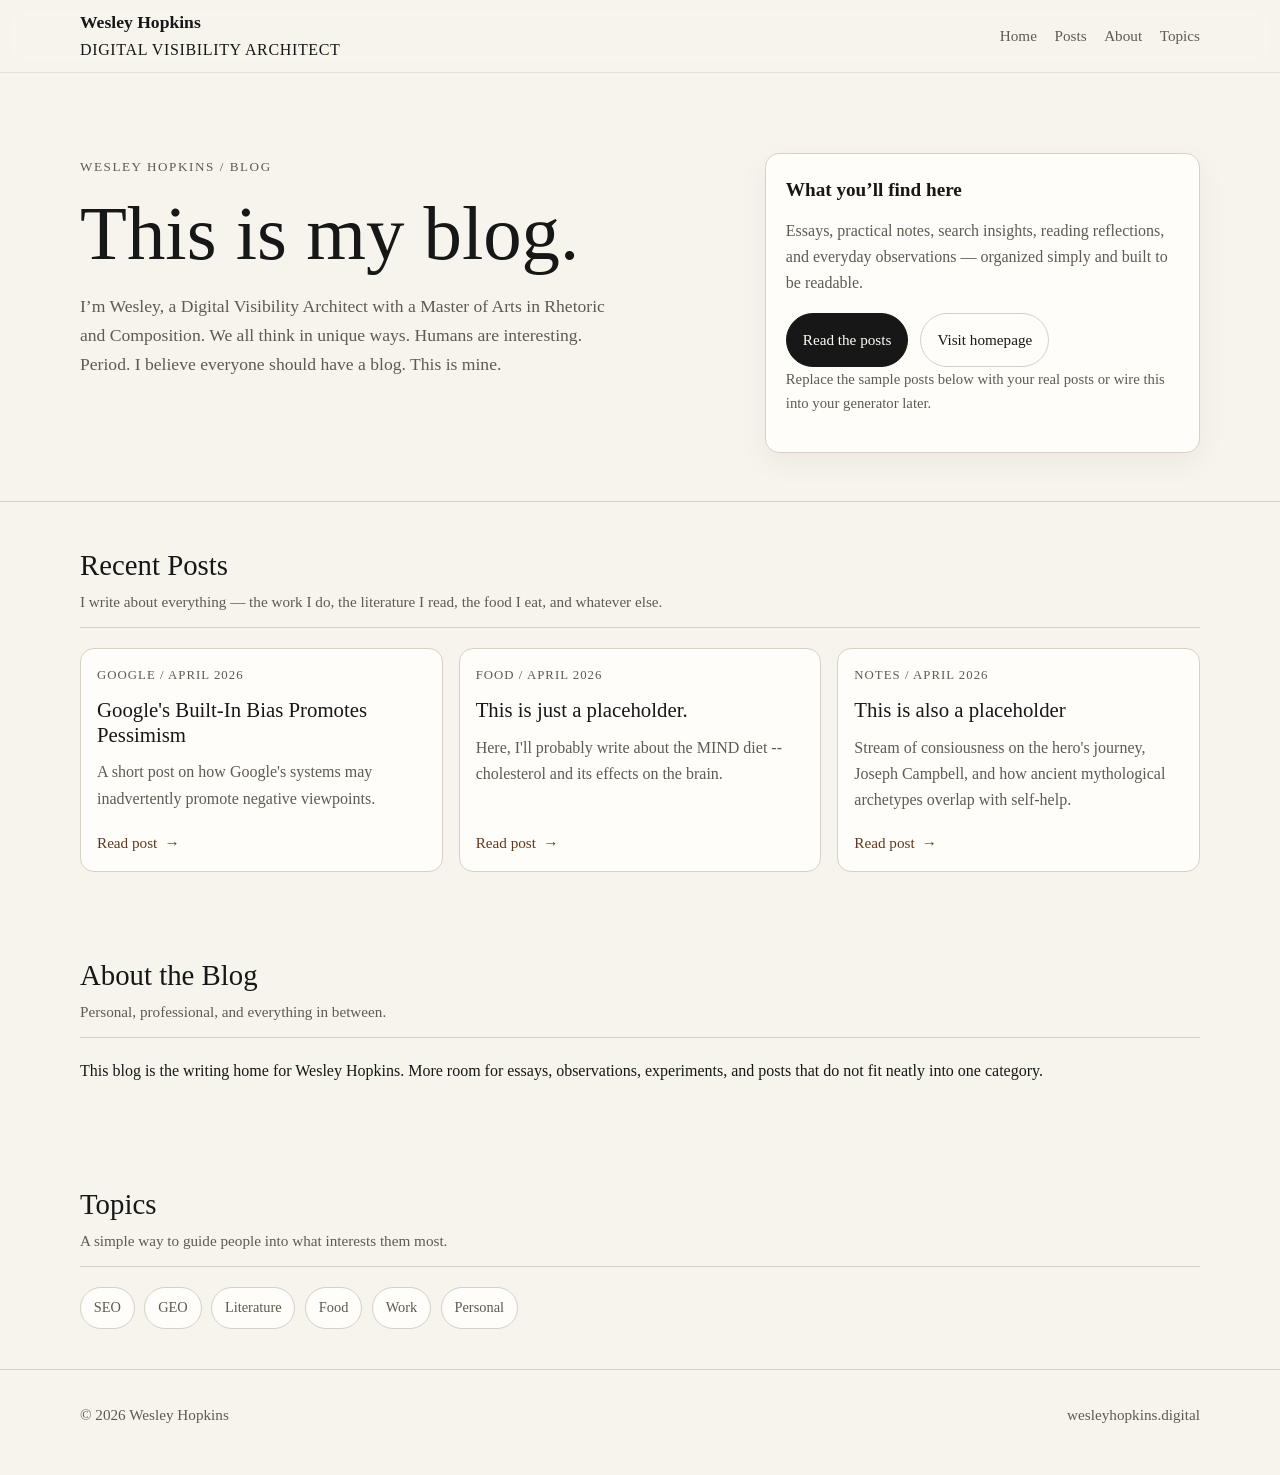
==== blog/index.html @ d227e7d9 "Update index.html" ====
<!DOCTYPE html>
<html lang="en">
<head>
  <meta charset="UTF-8" />
  <meta name="viewport" content="width=device-width, initial-scale=1.0" />
  <title>Wesley Hopkins Blog</title>
  <meta name="description" content="The blog of Wesley Hopkins — reflections on digital visibility, literature, food, work, and whatever else deserves a page." />
  <style>
    :root {
      --bg: #f7f4ee;
      --surface: #fffdf9;
      --surface-2: #efe8de;
      --text: #171717;
      --muted: #5f5a52;
      --line: #d8d0c4;
      --accent: #7a4b2c;
      --accent-dark: #5f3820;
      --max: 1120px;
      --radius: 14px;
      --shadow: 0 10px 30px rgba(0,0,0,.05);
    }
    * { box-sizing: border-box; }
    html { scroll-behavior: smooth; }
    body {
      margin: 0;
      font-family: Georgia, 'Times New Roman', serif;
      background: var(--bg);
      color: var(--text);
      line-height: 1.65;
    }
    a { color: inherit; text-decoration: none; }
    img { max-width: 100%; display: block; }
    .container { width: min(calc(100% - 2rem), var(--max)); margin: 0 auto; }
    .site-header {
      position: sticky; top: 0; z-index: 10;
      backdrop-filter: blur(10px);
      background: rgba(247,244,238,.88);
      border-bottom: 1px solid rgba(23,23,23,.08);
    }
    .nav {
      display: flex; justify-content: space-between; align-items: center;
      min-height: 72px; gap: 1rem;
    }
    .brand { font-size: 1rem; letter-spacing: .04em; text-transform: uppercase; }
    .brand strong { display: block; font-size: 1.1rem; letter-spacing: 0; text-transform: none; }
    .nav-links { display: flex; gap: 1.1rem; flex-wrap: wrap; font-size: .95rem; color: var(--muted); }
    .nav-links a:hover { color: var(--text); }
    .hero {
      padding: 5rem 0 3rem;
      border-bottom: 1px solid var(--line);
    }
    .hero-grid {
      display: grid; grid-template-columns: 1.35fr .9fr; gap: 2rem; align-items: start;
    }
    .eyebrow {
      display: inline-block;
      font-size: .82rem; letter-spacing: .12em; text-transform: uppercase;
      color: var(--muted); margin-bottom: 1rem;
    }
    h1 {
      margin: 0 0 1rem; line-height: 1.05;
      font-size: clamp(2.4rem, 6vw, 5.2rem);
      font-weight: 500;
    }
    .lead {
      font-size: 1.1rem; color: var(--muted); max-width: 62ch;
    }
    .hero-card {
      background: var(--surface);
      border: 1px solid var(--line);
      border-radius: var(--radius);
      padding: 1.25rem;
      box-shadow: var(--shadow);
    }
    .hero-card h2 {
      margin: 0 0 .75rem; font-size: 1.2rem;
    }
    .hero-card p { margin: 0 0 1rem; color: var(--muted); }
    .button-row { display: flex; gap: .75rem; flex-wrap: wrap; }
    .btn {
      display: inline-flex; align-items: center; justify-content: center;
      border: 1px solid var(--text);
      padding: .85rem 1rem;
      border-radius: 999px;
      font-size: .95rem;
      transition: .2s ease;
      background: transparent;
    }
    .btn:hover { transform: translateY(-1px); }
    .btn.primary {
      background: var(--text); color: var(--surface); border-color: var(--text);
    }
    .btn.secondary {
      border-color: var(--line); background: var(--surface);
    }
    section { padding: 2.5rem 0; }
    .section-head {
      display: flex; justify-content: space-between; align-items: end; gap: 1rem;
      margin-bottom: 1.25rem; border-bottom: 1px solid var(--line); padding-bottom: .8rem;
    }
    .section-head h2 {
      margin: 0; font-size: 1.8rem; font-weight: 500;
    }
    .section-head p { margin: 0; color: var(--muted); font-size: .95rem; }
    .post-grid {
      display: grid; grid-template-columns: repeat(3, minmax(0, 1fr)); gap: 1rem;
    }
    .post-card {
      background: var(--surface);
      border: 1px solid var(--line);
      border-radius: var(--radius);
      padding: 1rem;
      display: flex; flex-direction: column;
      min-height: 100%;
      transition: .2s ease;
    }
    .post-card:hover {
      transform: translateY(-3px);
      box-shadow: var(--shadow);
      border-color: #c7bbab;
    }
    .meta {
      font-size: .8rem; text-transform: uppercase; letter-spacing: .08em;
      color: var(--muted); margin-bottom: .75rem;
    }
    .post-card h3 {
      margin: 0 0 .75rem; line-height: 1.18; font-size: 1.3rem; font-weight: 500;
    }
    .excerpt { color: var(--muted); margin: 0 0 1rem; flex: 1; }
    .readmore {
      display: inline-flex; align-items: center; gap: .45rem;
      font-size: .95rem; color: var(--accent-dark);
    }
    .readmore span { transition: transform .2s ease; }
    .post-card:hover .readmore span { transform: translateX(3px); }
    .topics {
      display: flex; gap: .6rem; flex-wrap: wrap;
    }
    .chip {
      border: 1px solid var(--line);
      padding: .5rem .8rem;
      border-radius: 999px;
      background: var(--surface);
      font-size: .9rem;
      color: var(--muted);
    }
    .newsletter {
      display: grid; grid-template-columns: 1fr auto; gap: 1rem;
      background: var(--surface);
      border: 1px solid var(--line);
      border-radius: var(--radius);
      padding: 1.25rem;
      align-items: center;
    }
    .newsletter p { margin: .35rem 0 0; color: var(--muted); }
    .site-footer {
      border-top: 1px solid var(--line);
      padding: 2rem 0 3rem;
      color: var(--muted);
      font-size: .95rem;
    }
    .footer-row {
      display: flex; justify-content: space-between; gap: 1rem; flex-wrap: wrap;
    }
    .utility-note {
      font-size: .92rem; color: var(--muted); margin-top: .75rem;
    }
    @media (max-width: 960px) {
      .hero-grid, .post-grid, .newsletter { grid-template-columns: 1fr; }
    }
    @media (max-width: 640px) {
      .nav { align-items: flex-start; padding: .9rem 0; }
      .nav-links { font-size: .9rem; }
      .hero { padding-top: 3.5rem; }
      .section-head { align-items: start; flex-direction: column; }
    }
  </style>
</head>
<body>
  <header class="site-header">
    <div class="container nav">
      <a class="brand" href="https://wesleyhopkins.digital" target="_blank" rel="noopener noreferrer">
        <strong>Wesley Hopkins</strong>
        Digital Visibility Architect
      </a>
      <nav class="nav-links" aria-label="Primary navigation">
        <a href="https://wesleyhopkins.digital" target="_blank" rel="noopener noreferrer">Home</a>
        <a href="#posts">Posts</a>
        <a href="#about">About</a>
        <a href="#topics">Topics</a>
      </nav>
    </div>
  </header>

  <main>
    <section class="hero">
      <div class="container hero-grid">
        <div>
          <span class="eyebrow">Wesley Hopkins / Blog</span>
          <h1>This is my blog.</h1>
          <p class="lead">I’m Wesley, a Digital Visibility Architect with a Master of Arts in Rhetoric and Composition. We all think in unique ways. Humans are interesting. Period. I believe everyone should have a blog. This is mine.</p>
        </div>
        <aside class="hero-card" aria-label="Blog overview">
          <h2>What you’ll find here</h2>
          <p>Essays, practical notes, search insights, reading reflections, and everyday observations — organized simply and built to be readable.</p>
          <div class="button-row">
            <a class="btn primary" href="#posts">Read the posts</a>
            <a class="btn secondary" href="https://wesleyhopkins.digital" target="_blank" rel="noopener noreferrer">Visit homepage</a>
          </div>
          <p class="utility-note">Replace the sample posts below with your real posts or wire this into your generator later.</p>
        </aside>
      </div>
    </section>

    <section id="posts">
      <div class="container">
        <div class="section-head">
          <div>
            <h2>Recent Posts</h2>
            <p>I write about everything — the work I do, the literature I read, the food I eat, and whatever else.</p>
          </div>
        </div>

        <div class="post-grid">
          <article class="post-card">
            <div class="meta">Google / April 2026</div>
            <h3><a href="/blog/post-slug-1/">Google's Built-In Bias Promotes Pessimism</a></h3>
            <p class="excerpt">A short post on how Google's systems may inadvertently promote negative viewpoints.</p>
            <a class="readmore" href="https://open.substack.com/pub/wesleyhopkins/p/googles-built-in-bias-promoting-pessimism">Read post <span>→</span></a>
          </article>

          <article class="post-card">
            <div class="meta">Food / April 2026</div>
            <h3><a href="/blog/post-slug-2/">This is just a placeholder.</a></h3>
            <p class="excerpt">Here, I'll probably write about the MIND diet -- cholesterol and its effects on the brain.</p>
            <a class="readmore" href="/blog/post-slug-2/">Read post <span>→</span></a>
          </article>
          
          <article class="post-card">
            <div class="meta">Notes / April 2026</div>
            <h3><a href="/blog/post-slug-3/">This is also a placeholder</a></h3>
            <p class="excerpt">Stream of consiousness on the hero's journey, Joseph Campbell, and how ancient mythological archetypes overlap with self-help.</p>
            <a class="readmore" href="/blog/post-slug-3/">Read post <span>→</span></a>
          </article>
        </div>
      </div>
    </section>

    <section id="about">
      <div class="container">
        <div class="section-head">
          <div>
            <h2>About the Blog</h2>
            <p>Personal, professional, and everything in between.</p>
          </div>
        </div>
        <p>This blog is the writing home for Wesley Hopkins. More room for essays, observations, experiments, and posts that do not fit neatly into one category.</p>
      </div>
    </section>

    <section id="topics">
      <div class="container">
        <div class="section-head">
          <div>
            <h2>Topics</h2>
            <p>A simple way to guide people into what interests them most.</p>
          </div>
        </div>
        <div class="topics">
          <a class="chip" href="/blog/tag/seo/">SEO</a>
          <a class="chip" href="/blog/tag/geo/">GEO</a>
          <a class="chip" href="/blog/tag/literature/">Literature</a>
          <a class="chip" href="/blog/tag/food/">Food</a>
          <a class="chip" href="/blog/tag/work/">Work</a>
          <a class="chip" href="/blog/tag/personal/">Personal</a>
        </div>
      </div>
    </section>
  </main>

  <footer class="site-footer">
    <div class="container footer-row">
      <div>© 2026 Wesley Hopkins</div>
      <div><a href="https://wesleyhopkins.digital" target="_blank" rel="noopener noreferrer">wesleyhopkins.digital</a></div>
    </div>
  </footer>
</body>
</html>
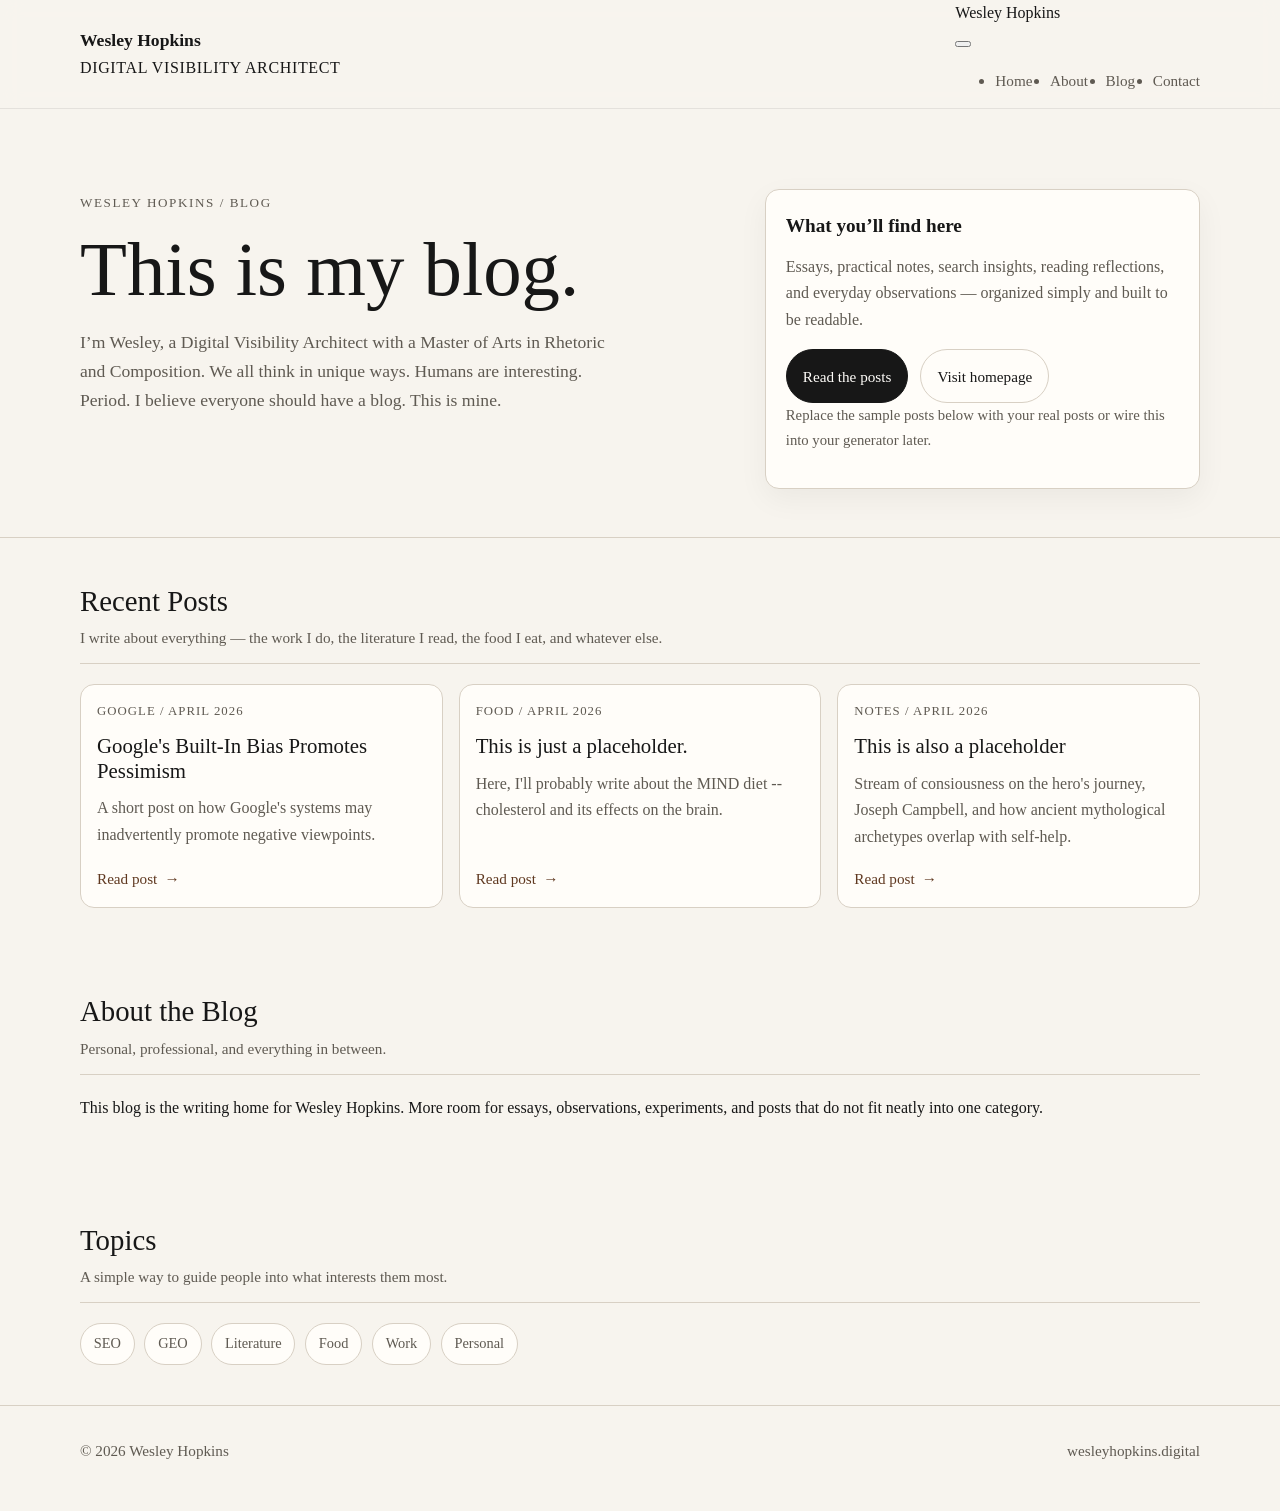
==== commit 20ddfc22: "Update index.html" ====
--- a/blog/index.html
+++ b/blog/index.html
@@ -184,12 +184,20 @@
         <strong>Wesley Hopkins</strong>
         Digital Visibility Architect
       </a>
-      <nav class="nav-links" aria-label="Primary navigation">
-        <a href="https://wesleyhopkins.digital" target="_blank" rel="noopener noreferrer">Home</a>
-        <a href="#posts">Posts</a>
-        <a href="#about">About</a>
-        <a href="#topics">Topics</a>
-      </nav>
+            <nav class="nav-container">
+                <div class="logo">Wesley Hopkins</div>
+
+                <button class="menu-toggle" aria-label="Toggle Menu" onclick="toggleMenu()">
+                    <i class="fa-solid fa-bars"></i>
+                </button>
+
+                <ul class="nav-links" id="navLinks">
+                    <li><a href="https://wesleyhopkins.digital">Home</a></li>
+                    <li><a href="about.html">About</a></li>
+                    <li><a href="/blog/index.html">Blog</a></li>
+                    <li><a href="contact.html">Contact</a></li>
+                </ul>
+            </nav>
     </div>
   </header>
 
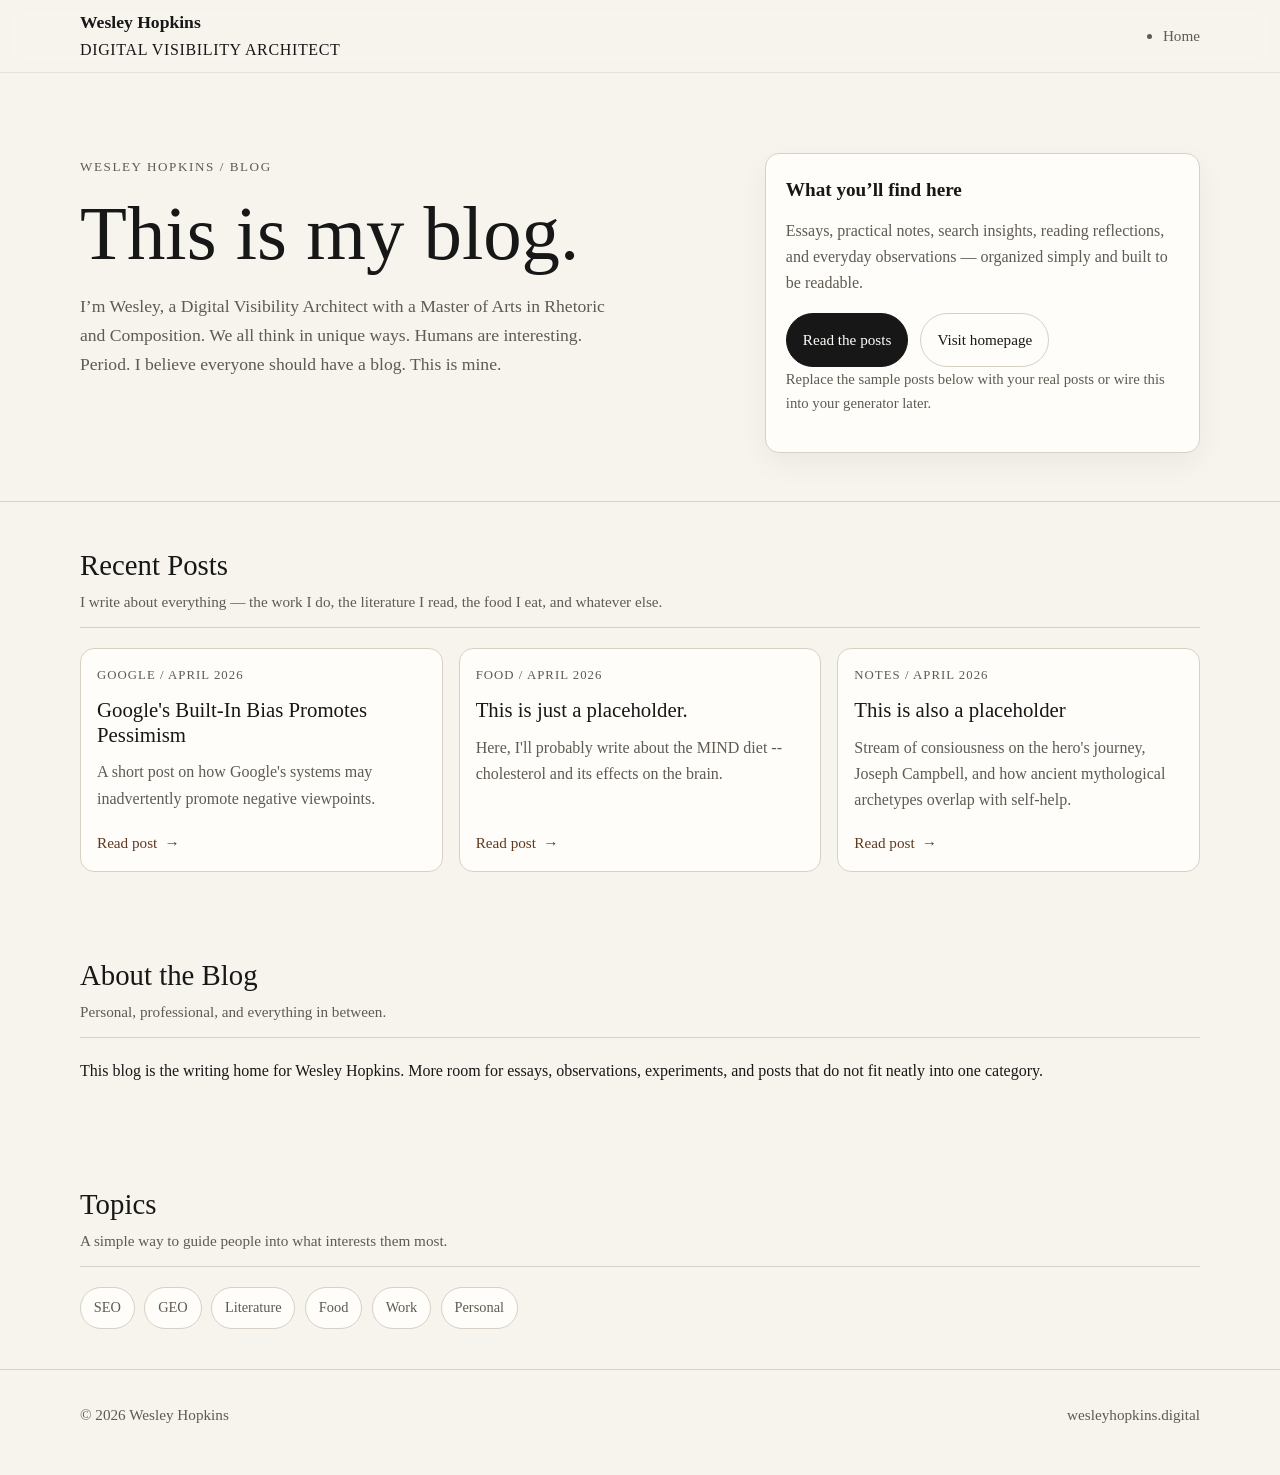
==== commit 130d5a8f: "Update navigation by removing logo and menu toggle Removed logo and menu toggle button from navigati" ====
--- a/blog/index.html
+++ b/blog/index.html
@@ -185,17 +185,9 @@
         Digital Visibility Architect
       </a>
             <nav class="nav-container">
-                <div class="logo">Wesley Hopkins</div>
-
-                <button class="menu-toggle" aria-label="Toggle Menu" onclick="toggleMenu()">
-                    <i class="fa-solid fa-bars"></i>
-                </button>
 
                 <ul class="nav-links" id="navLinks">
                     <li><a href="https://wesleyhopkins.digital">Home</a></li>
-                    <li><a href="about.html">About</a></li>
-                    <li><a href="/blog/index.html">Blog</a></li>
-                    <li><a href="contact.html">Contact</a></li>
                 </ul>
             </nav>
     </div>
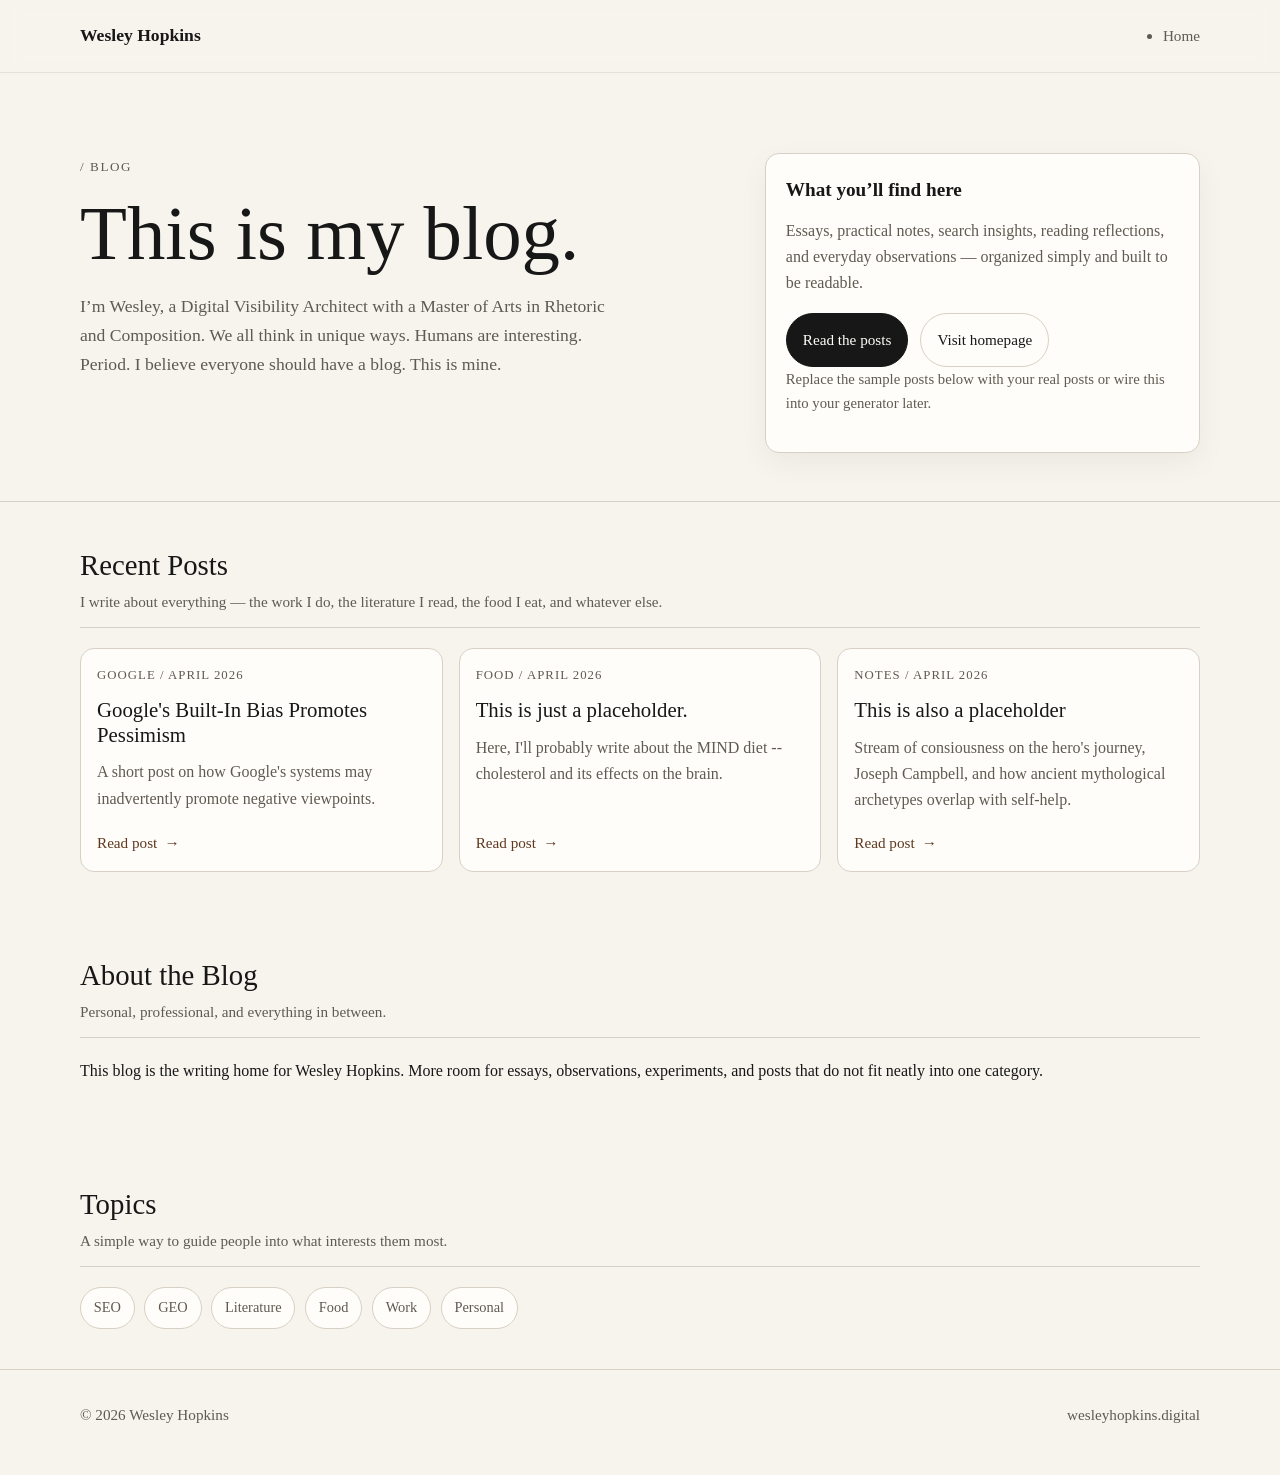
==== commit 88edb5a6: "Update index.html" ====
--- a/blog/index.html
+++ b/blog/index.html
@@ -182,7 +182,6 @@
     <div class="container nav">
       <a class="brand" href="https://wesleyhopkins.digital" target="_blank" rel="noopener noreferrer">
         <strong>Wesley Hopkins</strong>
-        Digital Visibility Architect
       </a>
             <nav class="nav-container">
 
@@ -197,7 +196,7 @@
     <section class="hero">
       <div class="container hero-grid">
         <div>
-          <span class="eyebrow">Wesley Hopkins / Blog</span>
+          <span class="eyebrow"> / Blog</span>
           <h1>This is my blog.</h1>
           <p class="lead">I’m Wesley, a Digital Visibility Architect with a Master of Arts in Rhetoric and Composition. We all think in unique ways. Humans are interesting. Period. I believe everyone should have a blog. This is mine.</p>
         </div>
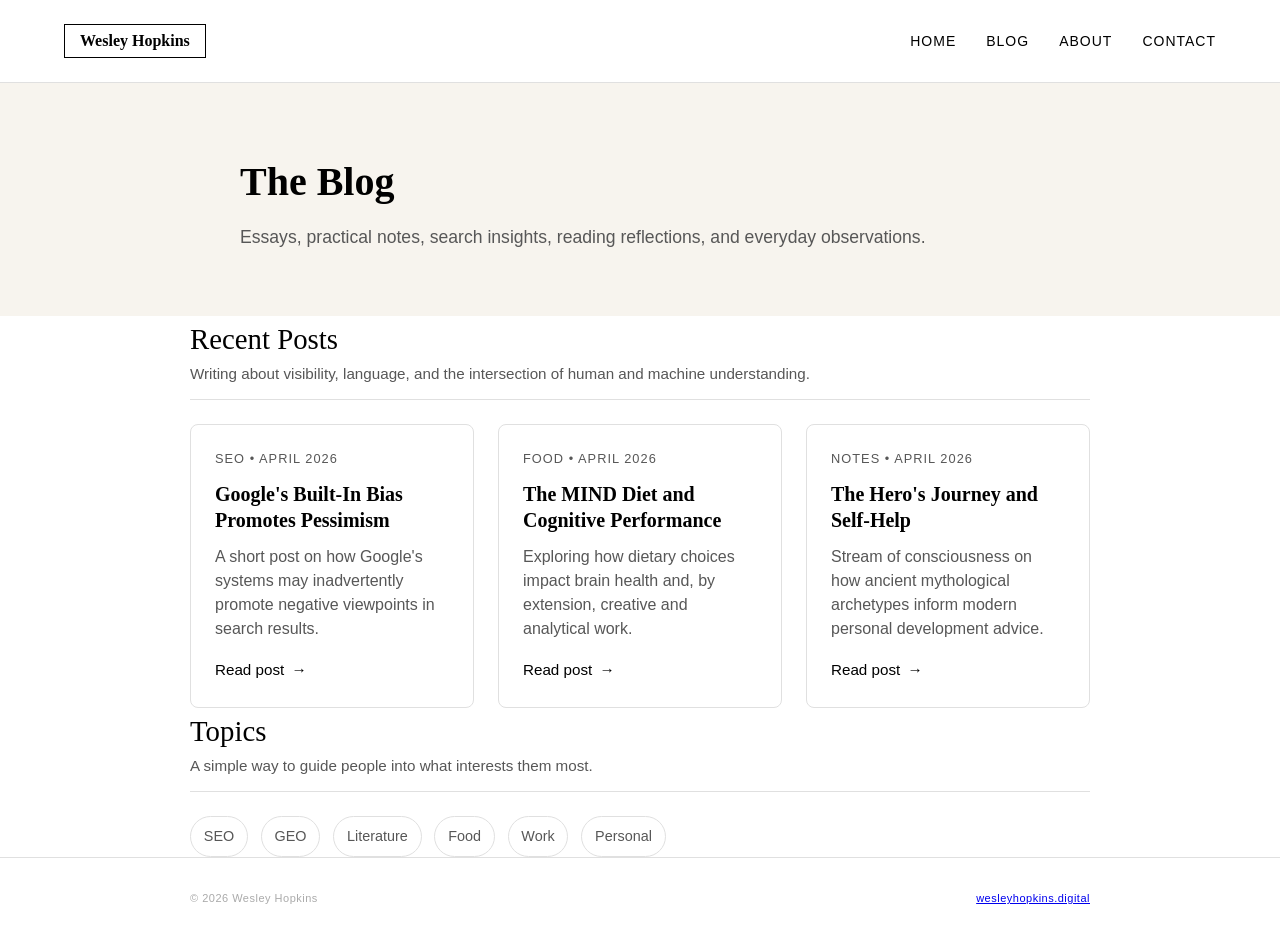
==== commit 8559773a: "Refactor blog page to match homepage design aesthetic - Unified design system: extracted common styl" ====
--- a/blog/index.html
+++ b/blog/index.html
@@ -1,288 +1,97 @@
-
 <!DOCTYPE html>
 <html lang="en">
 <head>
-  <meta charset="UTF-8" />
-  <meta name="viewport" content="width=device-width, initial-scale=1.0" />
-  <title>Wesley Hopkins Blog</title>
-  <meta name="description" content="The blog of Wesley Hopkins — reflections on digital visibility, literature, food, work, and whatever else deserves a page." />
-  <style>
-    :root {
-      --bg: #f7f4ee;
-      --surface: #fffdf9;
-      --surface-2: #efe8de;
-      --text: #171717;
-      --muted: #5f5a52;
-      --line: #d8d0c4;
-      --accent: #7a4b2c;
-      --accent-dark: #5f3820;
-      --max: 1120px;
-      --radius: 14px;
-      --shadow: 0 10px 30px rgba(0,0,0,.05);
-    }
-    * { box-sizing: border-box; }
-    html { scroll-behavior: smooth; }
-    body {
-      margin: 0;
-      font-family: Georgia, 'Times New Roman', serif;
-      background: var(--bg);
-      color: var(--text);
-      line-height: 1.65;
-    }
-    a { color: inherit; text-decoration: none; }
-    img { max-width: 100%; display: block; }
-    .container { width: min(calc(100% - 2rem), var(--max)); margin: 0 auto; }
-    .site-header {
-      position: sticky; top: 0; z-index: 10;
-      backdrop-filter: blur(10px);
-      background: rgba(247,244,238,.88);
-      border-bottom: 1px solid rgba(23,23,23,.08);
-    }
-    .nav {
-      display: flex; justify-content: space-between; align-items: center;
-      min-height: 72px; gap: 1rem;
-    }
-    .brand { font-size: 1rem; letter-spacing: .04em; text-transform: uppercase; }
-    .brand strong { display: block; font-size: 1.1rem; letter-spacing: 0; text-transform: none; }
-    .nav-links { display: flex; gap: 1.1rem; flex-wrap: wrap; font-size: .95rem; color: var(--muted); }
-    .nav-links a:hover { color: var(--text); }
-    .hero {
-      padding: 5rem 0 3rem;
-      border-bottom: 1px solid var(--line);
-    }
-    .hero-grid {
-      display: grid; grid-template-columns: 1.35fr .9fr; gap: 2rem; align-items: start;
-    }
-    .eyebrow {
-      display: inline-block;
-      font-size: .82rem; letter-spacing: .12em; text-transform: uppercase;
-      color: var(--muted); margin-bottom: 1rem;
-    }
-    h1 {
-      margin: 0 0 1rem; line-height: 1.05;
-      font-size: clamp(2.4rem, 6vw, 5.2rem);
-      font-weight: 500;
-    }
-    .lead {
-      font-size: 1.1rem; color: var(--muted); max-width: 62ch;
-    }
-    .hero-card {
-      background: var(--surface);
-      border: 1px solid var(--line);
-      border-radius: var(--radius);
-      padding: 1.25rem;
-      box-shadow: var(--shadow);
-    }
-    .hero-card h2 {
-      margin: 0 0 .75rem; font-size: 1.2rem;
-    }
-    .hero-card p { margin: 0 0 1rem; color: var(--muted); }
-    .button-row { display: flex; gap: .75rem; flex-wrap: wrap; }
-    .btn {
-      display: inline-flex; align-items: center; justify-content: center;
-      border: 1px solid var(--text);
-      padding: .85rem 1rem;
-      border-radius: 999px;
-      font-size: .95rem;
-      transition: .2s ease;
-      background: transparent;
-    }
-    .btn:hover { transform: translateY(-1px); }
-    .btn.primary {
-      background: var(--text); color: var(--surface); border-color: var(--text);
-    }
-    .btn.secondary {
-      border-color: var(--line); background: var(--surface);
-    }
-    section { padding: 2.5rem 0; }
-    .section-head {
-      display: flex; justify-content: space-between; align-items: end; gap: 1rem;
-      margin-bottom: 1.25rem; border-bottom: 1px solid var(--line); padding-bottom: .8rem;
-    }
-    .section-head h2 {
-      margin: 0; font-size: 1.8rem; font-weight: 500;
-    }
-    .section-head p { margin: 0; color: var(--muted); font-size: .95rem; }
-    .post-grid {
-      display: grid; grid-template-columns: repeat(3, minmax(0, 1fr)); gap: 1rem;
-    }
-    .post-card {
-      background: var(--surface);
-      border: 1px solid var(--line);
-      border-radius: var(--radius);
-      padding: 1rem;
-      display: flex; flex-direction: column;
-      min-height: 100%;
-      transition: .2s ease;
-    }
-    .post-card:hover {
-      transform: translateY(-3px);
-      box-shadow: var(--shadow);
-      border-color: #c7bbab;
-    }
-    .meta {
-      font-size: .8rem; text-transform: uppercase; letter-spacing: .08em;
-      color: var(--muted); margin-bottom: .75rem;
-    }
-    .post-card h3 {
-      margin: 0 0 .75rem; line-height: 1.18; font-size: 1.3rem; font-weight: 500;
-    }
-    .excerpt { color: var(--muted); margin: 0 0 1rem; flex: 1; }
-    .readmore {
-      display: inline-flex; align-items: center; gap: .45rem;
-      font-size: .95rem; color: var(--accent-dark);
-    }
-    .readmore span { transition: transform .2s ease; }
-    .post-card:hover .readmore span { transform: translateX(3px); }
-    .topics {
-      display: flex; gap: .6rem; flex-wrap: wrap;
-    }
-    .chip {
-      border: 1px solid var(--line);
-      padding: .5rem .8rem;
-      border-radius: 999px;
-      background: var(--surface);
-      font-size: .9rem;
-      color: var(--muted);
-    }
-    .newsletter {
-      display: grid; grid-template-columns: 1fr auto; gap: 1rem;
-      background: var(--surface);
-      border: 1px solid var(--line);
-      border-radius: var(--radius);
-      padding: 1.25rem;
-      align-items: center;
-    }
-    .newsletter p { margin: .35rem 0 0; color: var(--muted); }
-    .site-footer {
-      border-top: 1px solid var(--line);
-      padding: 2rem 0 3rem;
-      color: var(--muted);
-      font-size: .95rem;
-    }
-    .footer-row {
-      display: flex; justify-content: space-between; gap: 1rem; flex-wrap: wrap;
-    }
-    .utility-note {
-      font-size: .92rem; color: var(--muted); margin-top: .75rem;
-    }
-    @media (max-width: 960px) {
-      .hero-grid, .post-grid, .newsletter { grid-template-columns: 1fr; }
-    }
-    @media (max-width: 640px) {
-      .nav { align-items: flex-start; padding: .9rem 0; }
-      .nav-links { font-size: .9rem; }
-      .hero { padding-top: 3.5rem; }
-      .section-head { align-items: start; flex-direction: column; }
-    }
-  </style>
+    <link rel="stylesheet" href="https://cdnjs.cloudflare.com/ajax/libs/font-awesome/6.0.0/css/all.min.css">
+    <meta charset="utf-8"/>
+    <meta name="viewport" content="width=device-width, initial-scale=1"/>
+    <title>Blog | Wesley Hopkins</title>
+    <meta name="description" content="Reflections on SEO, GEO, literature, food, and the art of digital visibility from Wesley Hopkins, Digital Visibility Architect."/>
+    <link rel="stylesheet" href="../styles.css">
 </head>
-<body>
-  <header class="site-header">
-    <div class="container nav">
-      <a class="brand" href="https://wesleyhopkins.digital" target="_blank" rel="noopener noreferrer">
-        <strong>Wesley Hopkins</strong>
-      </a>
+<body class="x x-fonts-playfair-display">
+    <div class="layout">
+        <header class="header-section">
             <nav class="nav-container">
+                <div class="logo">Wesley Hopkins</div>
+
+                <button class="menu-toggle" aria-label="Toggle Menu" onclick="toggleMenu()">
+                    <i class="fa-solid fa-bars"></i>
+                </button>
 
                 <ul class="nav-links" id="navLinks">
-                    <li><a href="https://wesleyhopkins.digital">Home</a></li>
+                    <li><a href="../index.html">Home</a></li>
+                    <li><a href="index.html">Blog</a></li>
+                    <li><a href="../about.html">About</a></li>
+                    <li><a href="../contact.html">Contact</a></li>
                 </ul>
             </nav>
+        </header>
+
+        <header class="blog-header">
+            <div class="container blog-hero">
+                <h1 class="blog-title">The Blog</h1>
+                <p class="blog-subtitle">Essays, practical notes, search insights, reading reflections, and everyday observations.</p>
+            </div>
+        </header>
+
+        <main class="content-section">
+            <div class="container">
+                <div class="section-head">
+                    <div>
+                        <h2>Recent Posts</h2>
+                        <p>Writing about visibility, language, and the intersection of human and machine understanding.</p>
+                    </div>
+                </div>
+
+                <div class="post-grid">
+                    <a href="post-slug-1/" class="post-card">
+                        <div class="meta">SEO • April 2026</div>
+                        <h3>Google's Built-In Bias Promotes Pessimism</h3>
+                        <p class="post-excerpt">A short post on how Google's systems may inadvertently promote negative viewpoints in search results.</p>
+                        <span class="read-more">Read post <span>→</span></span>
+                    </a>
+
+                    <a href="post-slug-2/" class="post-card">
+                        <div class="meta">Food • April 2026</div>
+                        <h3>The MIND Diet and Cognitive Performance</h3>
+                        <p class="post-excerpt">Exploring how dietary choices impact brain health and, by extension, creative and analytical work.</p>
+                        <span class="read-more">Read post <span>→</span></span>
+                    </a>
+
+                    <a href="post-slug-3/" class="post-card">
+                        <div class="meta">Notes • April 2026</div>
+                        <h3>The Hero's Journey and Self-Help</h3>
+                        <p class="post-excerpt">Stream of consciousness on how ancient mythological archetypes inform modern personal development advice.</p>
+                        <span class="read-more">Read post <span>→</span></span>
+                    </a>
+                </div>
+
+                <div class="section-head" id="topics">
+                    <div>
+                        <h2>Topics</h2>
+                        <p>A simple way to guide people into what interests them most.</p>
+                    </div>
+                </div>
+                
+                <div style="display: flex; gap: 0.8rem; flex-wrap: wrap;">
+                    <a href="tag/seo/" class="chip">SEO</a>
+                    <a href="tag/geo/" class="chip">GEO</a>
+                    <a href="tag/literature/" class="chip">Literature</a>
+                    <a href="tag/food/" class="chip">Food</a>
+                    <a href="tag/work/" class="chip">Work</a>
+                    <a href="tag/personal/" class="chip">Personal</a>
+                </div>
+            </div>
+        </main>
+
+        <footer class="blog-footer">
+            <div class="container footer-row">
+                <div>© 2026 Wesley Hopkins</div>
+                <div><a href="../">wesleyhopkins.digital</a></div>
+            </div>
+        </footer>
     </div>
-  </header>
 
-  <main>
-    <section class="hero">
-      <div class="container hero-grid">
-        <div>
-          <span class="eyebrow"> / Blog</span>
-          <h1>This is my blog.</h1>
-          <p class="lead">I’m Wesley, a Digital Visibility Architect with a Master of Arts in Rhetoric and Composition. We all think in unique ways. Humans are interesting. Period. I believe everyone should have a blog. This is mine.</p>
-        </div>
-        <aside class="hero-card" aria-label="Blog overview">
-          <h2>What you’ll find here</h2>
-          <p>Essays, practical notes, search insights, reading reflections, and everyday observations — organized simply and built to be readable.</p>
-          <div class="button-row">
-            <a class="btn primary" href="#posts">Read the posts</a>
-            <a class="btn secondary" href="https://wesleyhopkins.digital" target="_blank" rel="noopener noreferrer">Visit homepage</a>
-          </div>
-          <p class="utility-note">Replace the sample posts below with your real posts or wire this into your generator later.</p>
-        </aside>
-      </div>
-    </section>
-
-    <section id="posts">
-      <div class="container">
-        <div class="section-head">
-          <div>
-            <h2>Recent Posts</h2>
-            <p>I write about everything — the work I do, the literature I read, the food I eat, and whatever else.</p>
-          </div>
-        </div>
-
-        <div class="post-grid">
-          <article class="post-card">
-            <div class="meta">Google / April 2026</div>
-            <h3><a href="/blog/post-slug-1/">Google's Built-In Bias Promotes Pessimism</a></h3>
-            <p class="excerpt">A short post on how Google's systems may inadvertently promote negative viewpoints.</p>
-            <a class="readmore" href="https://open.substack.com/pub/wesleyhopkins/p/googles-built-in-bias-promoting-pessimism">Read post <span>→</span></a>
-          </article>
-
-          <article class="post-card">
-            <div class="meta">Food / April 2026</div>
-            <h3><a href="/blog/post-slug-2/">This is just a placeholder.</a></h3>
-            <p class="excerpt">Here, I'll probably write about the MIND diet -- cholesterol and its effects on the brain.</p>
-            <a class="readmore" href="/blog/post-slug-2/">Read post <span>→</span></a>
-          </article>
-          
-          <article class="post-card">
-            <div class="meta">Notes / April 2026</div>
-            <h3><a href="/blog/post-slug-3/">This is also a placeholder</a></h3>
-            <p class="excerpt">Stream of consiousness on the hero's journey, Joseph Campbell, and how ancient mythological archetypes overlap with self-help.</p>
-            <a class="readmore" href="/blog/post-slug-3/">Read post <span>→</span></a>
-          </article>
-        </div>
-      </div>
-    </section>
-
-    <section id="about">
-      <div class="container">
-        <div class="section-head">
-          <div>
-            <h2>About the Blog</h2>
-            <p>Personal, professional, and everything in between.</p>
-          </div>
-        </div>
-        <p>This blog is the writing home for Wesley Hopkins. More room for essays, observations, experiments, and posts that do not fit neatly into one category.</p>
-      </div>
-    </section>
-
-    <section id="topics">
-      <div class="container">
-        <div class="section-head">
-          <div>
-            <h2>Topics</h2>
-            <p>A simple way to guide people into what interests them most.</p>
-          </div>
-        </div>
-        <div class="topics">
-          <a class="chip" href="/blog/tag/seo/">SEO</a>
-          <a class="chip" href="/blog/tag/geo/">GEO</a>
-          <a class="chip" href="/blog/tag/literature/">Literature</a>
-          <a class="chip" href="/blog/tag/food/">Food</a>
-          <a class="chip" href="/blog/tag/work/">Work</a>
-          <a class="chip" href="/blog/tag/personal/">Personal</a>
-        </div>
-      </div>
-    </section>
-  </main>
-
-  <footer class="site-footer">
-    <div class="container footer-row">
-      <div>© 2026 Wesley Hopkins</div>
-      <div><a href="https://wesleyhopkins.digital" target="_blank" rel="noopener noreferrer">wesleyhopkins.digital</a></div>
-    </div>
-  </footer>
+    <script src="../script.js"></script>
 </body>
-</html>
+</html>
--- a/styles.css
+++ b/styles.css
@@ -0,0 +1,439 @@
+:root {
+    --primary-black: #000000;
+    --text-grey: #575757;
+    --bg-light: #ffffff;
+    --bg-off: #f7f4ee;
+    --border-grey: #e0e0e0;
+    --font-main: 'Open Sans', sans-serif;
+    --font-heading: 'Playfair Display', serif;
+    --radius-sm: 4px;
+    --radius-md: 8px;
+    --radius-lg: 16px;
+}
+
+body {
+    margin: 0;
+    font-family: var(--font-main);
+    color: var(--primary-black);
+    line-height: 1.6;
+    overflow-x: hidden;
+}
+
+/* --- NAVIGATION SYSTEM --- */
+
+.nav-container {
+    display: flex;
+    justify-content: space-between;
+    align-items: center;
+    padding: 24px 5%; 
+    position: relative;
+    background-color: var(--bg-light);
+    border-bottom: 1px solid var(--border-grey);
+}
+
+/* Boxed Logo (Neel-style) */
+.logo {
+    border: 1.5px solid var(--primary-black); 
+    padding: 8px 15px;
+    font-family: var(--font-heading);
+    font-weight: bold;
+    display: inline-block;
+    line-height: 1;
+    text-transform: none;
+    text-decoration: none;
+    color: var(--primary-black);
+}
+
+/* Desktop Navigation Links */
+.nav-links {
+    display: flex;
+    list-style: none;
+    gap: 30px;
+    margin: 0;
+    padding: 0;
+}
+
+.nav-links a {
+    text-decoration: none;
+    color: inherit;
+    text-transform: uppercase;
+    font-size: 14px;
+    letter-spacing: 1px;
+    transition: opacity 0.2s ease;
+}
+
+.nav-links a:hover {
+    opacity: 0.6;
+}
+
+/* Hamburger Toggle Styles */
+.menu-toggle {
+    display: none; /* Hidden on desktop */
+    background: none;
+    border: none;
+    font-size: 24px;
+    cursor: pointer;
+    color: var(--primary-black); 
+    padding: 5px;
+    transition: transform 0.2s ease;
+}
+
+.menu-toggle:active {
+    transform: scale(0.9); /* Subtle press effect */
+}
+
+/* Mobile Navigation Logic */
+@media (max-width: 768px) {
+    .menu-toggle {
+        display: block; 
+    }
+
+    .nav-links {
+        /* Layout */
+        display: flex; 
+        flex-direction: column;
+        position: absolute;
+        top: 100%; 
+        right: 5%;
+        background: var(--bg-light);
+        border: 1.5px solid var(--primary-black);
+        padding: 20px;
+        z-index: 100;
+        width: 180px;
+        gap: 15px;
+        box-shadow: 0 10px 30px rgba(0,0,0,0.1);
+
+        /* Animation State: Hidden */
+        opacity: 0;
+        visibility: hidden;
+        transform: translateY(-10px); 
+        transition: opacity 0.3s ease, transform 0.3s ease, visibility 0.3s;
+    }
+
+    /* Animation State: Visible (Triggered by JS) */
+    .nav-links.active {
+        opacity: 1;
+        visibility: visible;
+        transform: translateY(0); 
+    }
+    
+    .nav-links li {
+        margin: 0;
+        width: 100%;
+        text-align: right;
+    }
+}
+
+/* --- HERO & CONTENT SECTIONS --- */
+
+.hero-section {
+    padding: 40px 3%;
+    background-color: var(--bg-off);
+    text-align: center;
+}
+
+.hero-text h1 {
+    font-family: var(--font-heading);
+    font-size: 48px;
+    margin-bottom: 10px;
+    line-height: 1.2;
+}
+
+.tagline {
+    font-size: 1.2rem;
+    color: var(--text-grey);
+}
+
+.container {
+    max-width: 900px;
+    margin: 0 auto;
+    padding: 0 20px;
+}
+
+.bio-text {
+    font-size: 16px;
+    color: var(--text-grey);
+}
+
+.bio-text h1 {
+    font-size: 2.5rem;
+    margin-bottom: 20px;
+    color: var(--primary-black);
+    font-family: var(--font-heading);
+}
+
+.bio-text h3 {
+    margin-top: 35px;
+    margin-bottom: 15px;
+    color: #333;
+    font-family: var(--font-heading);
+    font-size: 1.4rem;
+}
+
+/* --- FLEXBOX BIO LAYOUT --- */
+
+.bio-flex-container {
+    display: flex;
+    align-items: flex-start;
+    gap: 50px;
+    margin-top: 40px;
+}
+
+.bio-image {
+    flex: 1;
+    max-width: 350px;
+}
+
+.bio-image img {
+    width: 100%;
+    height: auto;
+    border-radius: var(--radius-sm);
+    box-shadow: 0 4px 20px rgba(0,0,0,0.08);
+}
+
+.bio-text {
+    flex: 1.5;
+}
+
+@media (max-width: 768px) {
+    .bio-flex-container {
+        flex-direction: column;
+        align-items: center;
+        gap: 30px;
+    }
+    
+    .bio-image {
+        max-width: 100%;
+    }
+    
+    .bio-text {
+        text-align: left;
+    }
+}
+
+/* --- CREDENTIALS SIDEBAR --- */
+
+.credentials-sidebar {
+    margin-top: 30px;
+    padding: 25px;
+    background-color: var(--bg-off);
+    border-left: 3px solid var(--primary-black);
+    font-size: 0.9rem;
+}
+
+.credentials-sidebar h3 {
+    font-size: 0.85rem;
+    margin-bottom: 15px;
+    text-transform: uppercase;
+    letter-spacing: 1.5px;
+    color: #000;
+}
+
+.credentials-sidebar hr {
+    border: 0;
+    border-top: 1px solid #ddd;
+    margin: 20px 0;
+}
+
+/* --- LISTS & TYPOGRAPHY --- */
+
+ul {
+    list-style: none;
+    padding-left: 0;
+}
+
+.bio-text li {
+    margin-bottom: 15px;
+    padding-left: 25px;
+    position: relative;
+    line-height: 1.5;
+}
+
+.bio-text li::before {
+    content: "→";
+    position: absolute;
+    left: 0;
+    color: #888;
+}
+
+/* --- SOCIAL ICONS --- */
+
+.social-icons {
+    display: flex;
+    gap: 25px;
+    margin-top: 40px;
+}
+
+.social-icons a {
+    font-size: 1.4rem;
+    color: #444;
+    transition: transform 0.2s ease, color 0.2s ease;
+    text-decoration: none;
+}
+
+.social-icons a:hover {
+    color: var(--primary-black);
+    transform: translateY(-3px);
+}
+
+/* Brand Tones */
+.social-icons a[aria-label="LinkedIn"]:hover { color: #0077b5; }
+.social-icons a[aria-label="Instagram"]:hover { color: #e4405f; }
+.social-icons a[aria-label="Facebook"]:hover { color: #1877f2; }
+.social-icons a[aria-label*="X"]:hover { color: #000; }
+
+/* --- FOOTER --- */
+
+footer {
+    text-align: center;
+    padding: 60px 20px;
+    font-size: 11px;
+    color: #aaa;
+    letter-spacing: 0.5px;
+}
+
+/* --- BLOG-SPECIFIC STYLES (cohesive with main design) --- */
+
+.blog-header {
+    background: var(--bg-off);
+    padding: 3rem 0 2rem;
+}
+
+.blog-hero {
+    max-width: 800px;
+    margin: 0 auto;
+}
+
+.blog-title {
+    font-family: var(--font-heading);
+    font-size: 2.5rem;
+    margin-bottom: 1rem;
+    line-height: 1.2;
+}
+
+.blog-subtitle {
+    font-size: 1.1rem;
+    color: var(--text-grey);
+    margin-bottom: 2rem;
+}
+
+.section-head {
+    display: flex;
+    justify-content: space-between;
+    align-items: end;
+    gap: 1rem;
+    margin-bottom: 1.5rem;
+    border-bottom: 1px solid var(--border-grey);
+    padding-bottom: 0.8rem;
+}
+
+.section-head h2 {
+    margin: 0;
+    font-size: 1.8rem;
+    font-weight: 500;
+    font-family: var(--font-heading);
+}
+
+.section-head p {
+    margin: 0;
+    color: var(--text-grey);
+    font-size: 0.95rem;
+}
+
+.post-grid {
+    display: grid;
+    grid-template-columns: repeat(auto-fit, minmax(280px, 1fr));
+    gap: 1.5rem;
+}
+
+.post-card {
+    background: var(--bg-light);
+    border: 1px solid var(--border-grey);
+    border-radius: var(--radius-md);
+    padding: 1.5rem;
+    transition: all 0.2s ease;
+    text-decoration: none;
+    color: inherit;
+}
+
+.post-card:hover {
+    transform: translateY(-2px);
+    box-shadow: 0 4px 12px rgba(0,0,0,0.05);
+    border-color: #d8d0c4;
+}
+
+.post-card h3 {
+    margin: 0 0 0.75rem;
+    font-size: 1.25rem;
+    font-family: var(--font-heading);
+    line-height: 1.3;
+}
+
+.post-card .meta {
+    font-size: 0.8rem;
+    text-transform: uppercase;
+    letter-spacing: 0.08em;
+    color: var(--text-grey);
+    margin-bottom: 0.75rem;
+}
+
+.post-excerpt {
+    color: var(--text-grey);
+    margin: 0 0 1rem;
+    line-height: 1.5;
+}
+
+.read-more {
+    display: inline-flex;
+    align-items: center;
+    gap: 0.45rem;
+    font-size: 0.95rem;
+    color: var(--primary-black);
+    text-decoration: none;
+    transition: transform 0.2s ease;
+}
+
+.read-more:hover {
+    transform: translateX(3px);
+}
+
+.chip {
+    display: inline-block;
+    border: 1px solid var(--border-grey);
+    padding: 0.5rem 0.8rem;
+    border-radius: 999px;
+    background: var(--bg-light);
+    font-size: 0.9rem;
+    color: var(--text-grey);
+    text-decoration: none;
+    transition: all 0.2s ease;
+}
+
+.chip:hover {
+    background: var(--bg-off);
+    color: var(--primary-black);
+}
+
+.blog-footer {
+    border-top: 1px solid var(--border-grey);
+    padding: 2rem 0 1.5rem;
+}
+
+.blog-footer .footer-row {
+    display: flex;
+    justify-content: space-between;
+    gap: 1rem;
+    flex-wrap: wrap;
+}
+
+/* Responsive adjustments */
+@media (max-width: 768px) {
+    .blog-title {
+        font-size: 2rem;
+    }
+    
+    .section-head {
+        flex-direction: column;
+        align-items: start;
+    }
+}
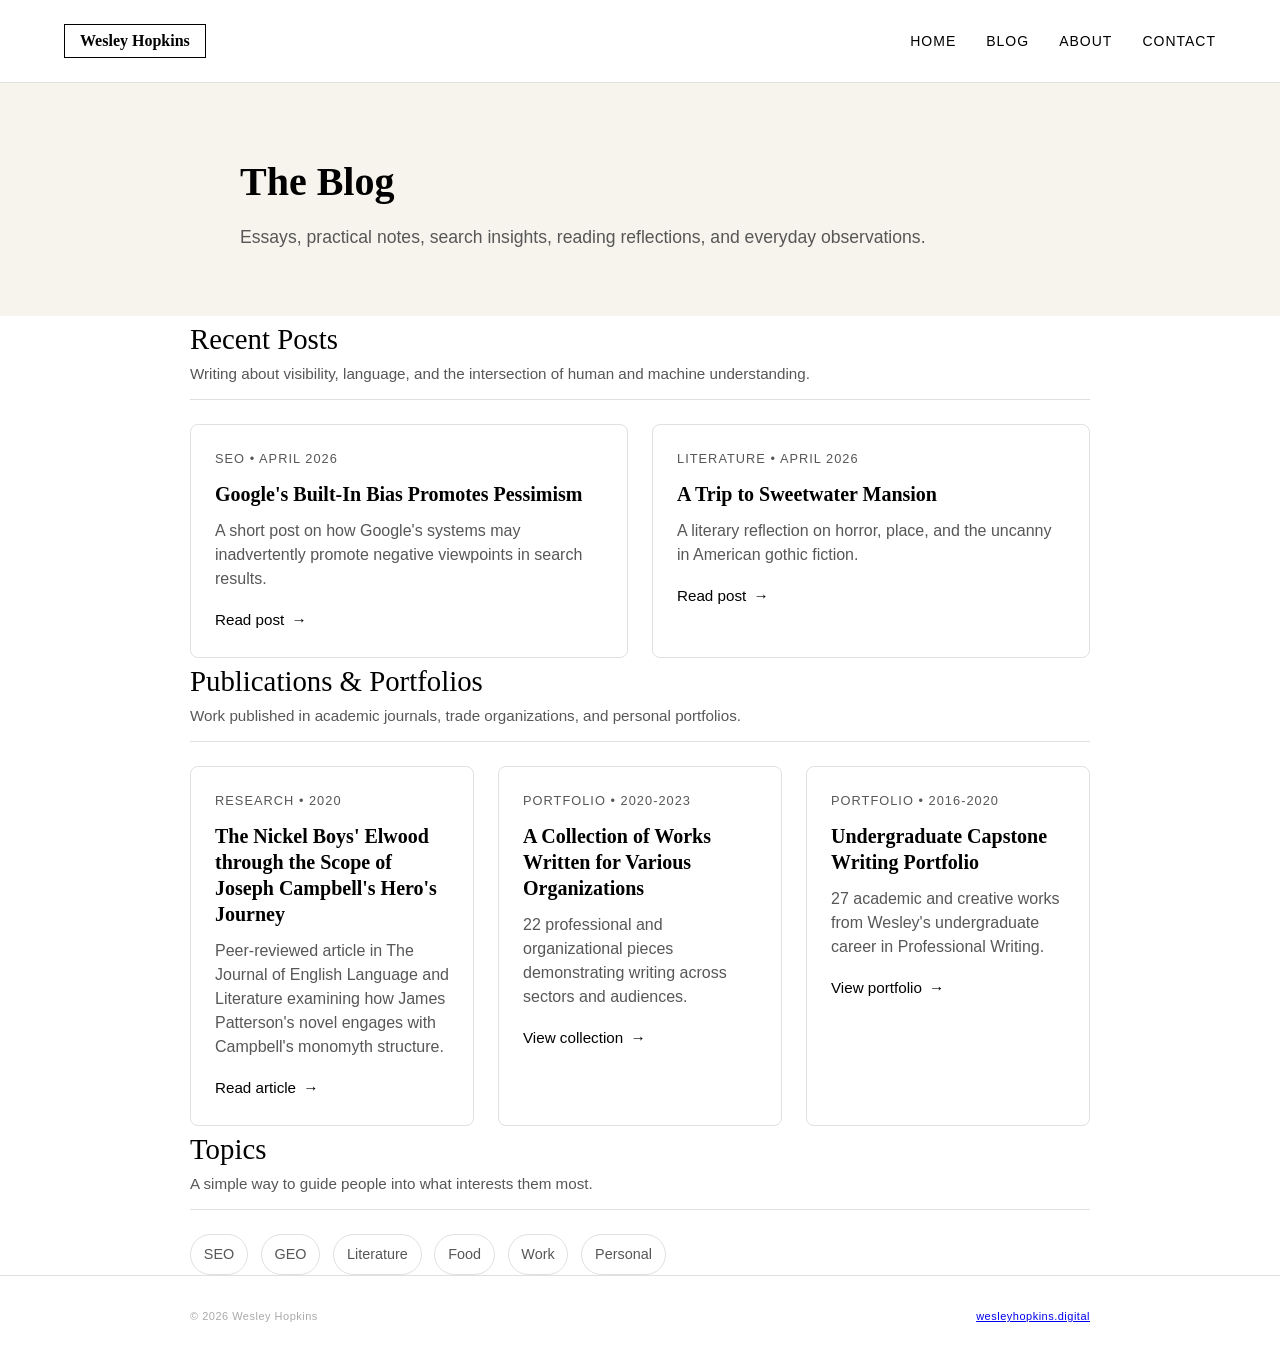
==== commit 872c66ce: "Update blog page with correct post links, new content, and publications section - Fixed first post l" ====
--- a/blog/index.html
+++ b/blog/index.html
@@ -44,25 +44,48 @@
                 </div>
 
                 <div class="post-grid">
-                    <a href="post-slug-1/" class="post-card">
+                    <a href="https://wesleyhopkins.substack.com/p/googles-built-in-bias-promoting-pessimism" class="post-card" target="_blank" rel="noopener noreferrer">
                         <div class="meta">SEO • April 2026</div>
                         <h3>Google's Built-In Bias Promotes Pessimism</h3>
                         <p class="post-excerpt">A short post on how Google's systems may inadvertently promote negative viewpoints in search results.</p>
                         <span class="read-more">Read post <span>→</span></span>
                     </a>
 
-                    <a href="post-slug-2/" class="post-card">
-                        <div class="meta">Food • April 2026</div>
-                        <h3>The MIND Diet and Cognitive Performance</h3>
-                        <p class="post-excerpt">Exploring how dietary choices impact brain health and, by extension, creative and analytical work.</p>
+                    <a href="https://vocal.media/horror/a-trip-to-sweetwater-mansion" class="post-card" target="_blank" rel="noopener noreferrer">
+                        <div class="meta">Literature • April 2026</div>
+                        <h3>A Trip to Sweetwater Mansion</h3>
+                        <p class="post-excerpt">A literary reflection on horror, place, and the uncanny in American gothic fiction.</p>
                         <span class="read-more">Read post <span>→</span></span>
                     </a>
+                </div>
 
-                    <a href="post-slug-3/" class="post-card">
-                        <div class="meta">Notes • April 2026</div>
-                        <h3>The Hero's Journey and Self-Help</h3>
-                        <p class="post-excerpt">Stream of consciousness on how ancient mythological archetypes inform modern personal development advice.</p>
-                        <span class="read-more">Read post <span>→</span></span>
+                <div class="section-head" id="publications">
+                    <div>
+                        <h2>Publications & Portfolios</h2>
+                        <p>Work published in academic journals, trade organizations, and personal portfolios.</p>
+                    </div>
+                </div>
+
+                <div class="post-grid">
+                    <a href="https://doi.org/10.17722/jell.v13i2.429" class="post-card" target="_blank" rel="noopener noreferrer">
+                        <div class="meta">Research • 2020</div>
+                        <h3>The Nickel Boys' Elwood through the Scope of Joseph Campbell's Hero's Journey</h3>
+                        <p class="post-excerpt">Peer-reviewed article in The Journal of English Language and Literature examining how James Patterson's novel engages with Campbell's monomyth structure.</p>
+                        <span class="read-more">Read article <span>→</span></span>
+                    </a>
+
+                    <a href="https://tinyurl.com/2r8xwvkw" class="post-card" target="_blank" rel="noopener noreferrer">
+                        <div class="meta">Portfolio • 2020-2023</div>
+                        <h3>A Collection of Works Written for Various Organizations</h3>
+                        <p class="post-excerpt">22 professional and organizational pieces demonstrating writing across sectors and audiences.</p>
+                        <span class="read-more">View collection <span>→</span></span>
+                    </a>
+
+                    <a href="https://tinyurl.com/wahopkinsundergradportfolio" class="post-card" target="_blank" rel="noopener noreferrer">
+                        <div class="meta">Portfolio • 2016-2020</div>
+                        <h3>Undergraduate Capstone Writing Portfolio</h3>
+                        <p class="post-excerpt">27 academic and creative works from Wesley's undergraduate career in Professional Writing.</p>
+                        <span class="read-more">View portfolio <span>→</span></span>
                     </a>
                 </div>
 
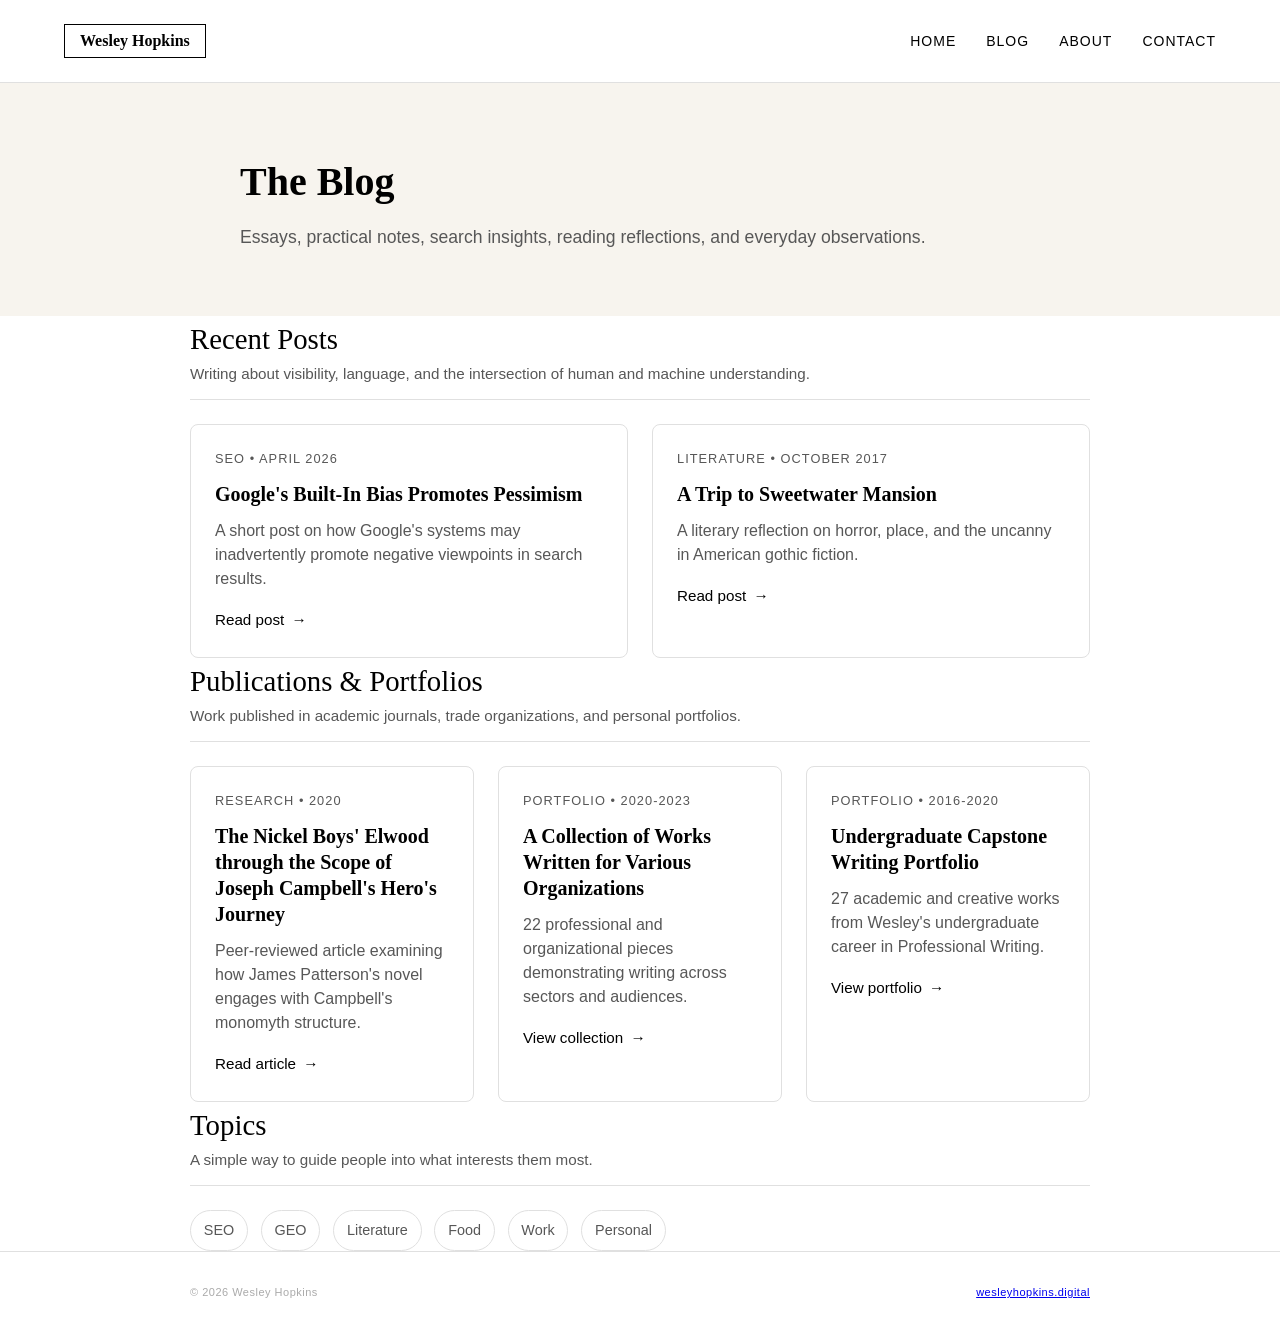
==== commit 683aae4a: "Fix date for Sweetwater Mansion post (October 2017) and update academic PDF link" ====
--- a/blog/index.html
+++ b/blog/index.html
@@ -52,7 +52,7 @@
                     </a>
 
                     <a href="https://vocal.media/horror/a-trip-to-sweetwater-mansion" class="post-card" target="_blank" rel="noopener noreferrer">
-                        <div class="meta">Literature • April 2026</div>
+                        <div class="meta">Literature • October 2017</div>
                         <h3>A Trip to Sweetwater Mansion</h3>
                         <p class="post-excerpt">A literary reflection on horror, place, and the uncanny in American gothic fiction.</p>
                         <span class="read-more">Read post <span>→</span></span>
@@ -67,10 +67,10 @@
                 </div>
 
                 <div class="post-grid">
-                    <a href="https://doi.org/10.17722/jell.v13i2.429" class="post-card" target="_blank" rel="noopener noreferrer">
+                    <a href="https://scispace.com/pdf/the-nickel-boys-elwood-through-the-scope-of-joseph-campbell-47vdaqnu6i.pdf" class="post-card" target="_blank" rel="noopener noreferrer">
                         <div class="meta">Research • 2020</div>
                         <h3>The Nickel Boys' Elwood through the Scope of Joseph Campbell's Hero's Journey</h3>
-                        <p class="post-excerpt">Peer-reviewed article in The Journal of English Language and Literature examining how James Patterson's novel engages with Campbell's monomyth structure.</p>
+                        <p class="post-excerpt">Peer-reviewed article examining how James Patterson's novel engages with Campbell's monomyth structure.</p>
                         <span class="read-more">Read article <span>→</span></span>
                     </a>
 
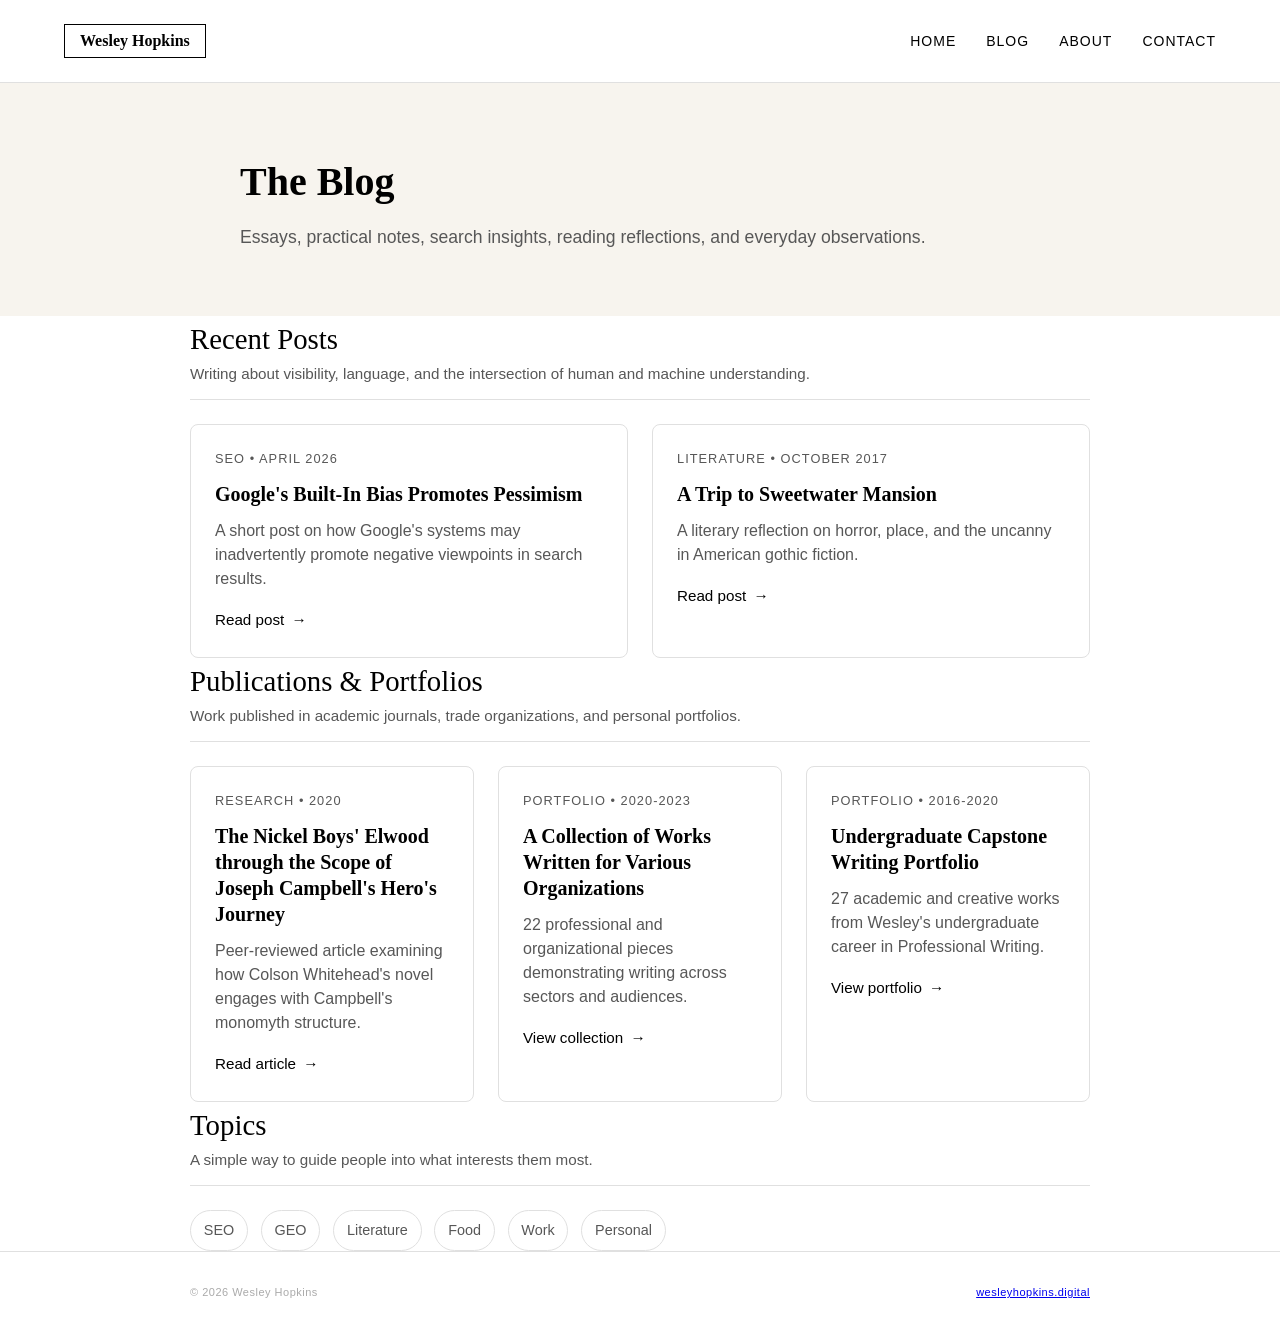
==== commit d6dcf869: "Fix author attribution on Nickel Boys post (Colson Whitehead, not James Patterson) Co-Authored-By: C" ====
--- a/blog/index.html
+++ b/blog/index.html
@@ -70,7 +70,7 @@
                     <a href="https://scispace.com/pdf/the-nickel-boys-elwood-through-the-scope-of-joseph-campbell-47vdaqnu6i.pdf" class="post-card" target="_blank" rel="noopener noreferrer">
                         <div class="meta">Research • 2020</div>
                         <h3>The Nickel Boys' Elwood through the Scope of Joseph Campbell's Hero's Journey</h3>
-                        <p class="post-excerpt">Peer-reviewed article examining how James Patterson's novel engages with Campbell's monomyth structure.</p>
+                        <p class="post-excerpt">Peer-reviewed article examining how Colson Whitehead's novel engages with Campbell's monomyth structure.</p>
                         <span class="read-more">Read article <span>→</span></span>
                     </a>
 
--- a/styles.css
+++ b/styles.css
@@ -260,7 +260,7 @@
 
 .social-icons {
     display: flex;
-    gap: 25px;
+    gap: 18px;
     margin-top: 40px;
 }
 
